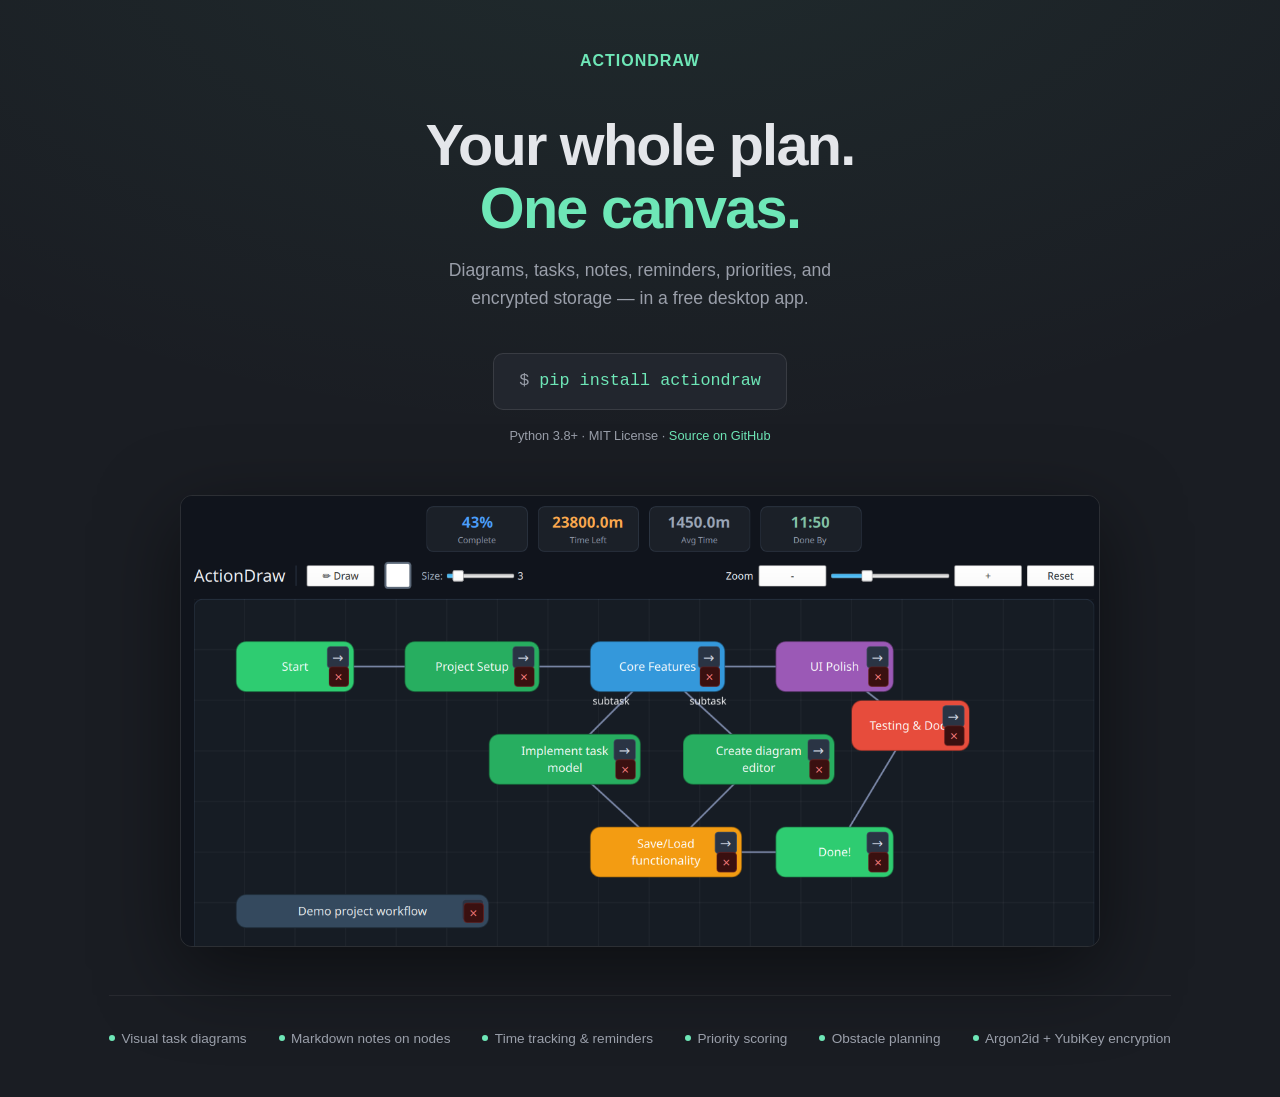
==== docs/index.html @ 884ade24 "rename pages to docs" ====
<!DOCTYPE html>
<html lang="en">
<head>
  <meta charset="UTF-8">
  <meta name="viewport" content="width=device-width, initial-scale=1.0">
  <title>ActionDraw — Visual planning, one canvas</title>
  <meta name="description" content="Plan visually. Track progress. Keep it private. One desktop app, one install command.">
  <style>
    *, *::before, *::after { box-sizing: border-box; margin: 0; padding: 0; }
    :root {
      --bg: #1a1d23;
      --bg-card: #22262e;
      --text: #e4e6ea;
      --text-muted: #9a9faa;
      --mint: #6ee7b7;
      --radius: 12px;
    }
    html { scroll-behavior: smooth; }
    body {
      font-family: -apple-system, BlinkMacSystemFont, "Segoe UI", Roboto, Helvetica, Arial, sans-serif;
      background: var(--bg); color: var(--text); line-height: 1.6;
      -webkit-font-smoothing: antialiased;
    }

    /* Entire page is one focused section */
    .page {
      min-height: 100vh;
      display: flex; flex-direction: column;
      align-items: center; justify-content: center;
      padding: 3rem 2rem;
      background:
        radial-gradient(ellipse 80% 50% at 50% -10%, rgba(110,231,183,0.07), transparent);
    }

    .logo {
      font-size: 1rem; font-weight: 700; color: var(--mint);
      letter-spacing: 0.06em; text-transform: uppercase;
      margin-bottom: 2.5rem;
    }

    h1 {
      font-size: clamp(2.2rem, 5vw, 3.6rem);
      font-weight: 800; line-height: 1.1; letter-spacing: -0.03em;
      text-align: center; max-width: 680px;
      margin-bottom: 1rem;
    }
    h1 .accent { color: var(--mint); }

    .subtitle {
      font-size: 1.1rem; color: var(--text-muted);
      text-align: center; max-width: 460px;
      margin-bottom: 2.5rem;
    }

    /* Single CTA */
    .cta-row {
      display: flex; flex-direction: column; align-items: center; gap: 1rem;
      margin-bottom: 3rem;
    }
    .code-inline {
      background: var(--bg-card); border: 1px solid rgba(255,255,255,0.1);
      border-radius: 10px; padding: 0.9rem 1.6rem;
      font-family: "SF Mono", "Fira Code", monospace;
      font-size: 1.05rem; color: var(--mint);
      user-select: all; text-align: center;
    }
    .code-inline .prompt { color: var(--text-muted); user-select: none; }
    .meta {
      font-size: 0.8rem; color: var(--text-muted);
    }
    .meta a { color: var(--mint); text-decoration: none; }
    .meta a:hover { text-decoration: underline; }

    /* Screenshot */
    .screenshot {
      width: 100%; max-width: 920px;
      border-radius: var(--radius); overflow: hidden;
      border: 1px solid rgba(255,255,255,0.08);
      box-shadow: 0 24px 80px rgba(0,0,0,0.5);
    }
    .screenshot img { width: 100%; display: block; }

    /* Tiny feature hints below */
    .hints {
      display: flex; gap: 2rem; flex-wrap: wrap;
      justify-content: center;
      margin-top: 3rem;
      padding-top: 2rem;
      border-top: 1px solid rgba(255,255,255,0.06);
    }
    .hint {
      font-size: 0.85rem; color: var(--text-muted);
      display: flex; align-items: center; gap: 0.4rem;
    }
    .hint .dot {
      width: 6px; height: 6px; border-radius: 50%;
      background: var(--mint); flex-shrink: 0;
    }
  </style>
</head>
<body>

<div class="page">
  <div class="logo">ActionDraw</div>

  <h1>Your whole plan.<br><span class="accent">One canvas.</span></h1>
  <p class="subtitle">Diagrams, tasks, notes, reminders, priorities, and encrypted storage — in a free desktop app.</p>

  <div class="cta-row">
    <div class="code-inline">
      <span class="prompt">$ </span>pip install actiondraw
    </div>
    <div class="meta">
      Python 3.8+ &middot; MIT License &middot;
      <a href="https://github.com/oyvinrog/progress" target="_blank">Source on GitHub</a>
    </div>
  </div>

  <div class="screenshot">
    <img src="../assets/screenshot.png" alt="ActionDraw — visual planning canvas with tasks, connections, and progress tiles">
  </div>

  <div class="hints">
    <div class="hint"><span class="dot"></span> Visual task diagrams</div>
    <div class="hint"><span class="dot"></span> Markdown notes on nodes</div>
    <div class="hint"><span class="dot"></span> Time tracking &amp; reminders</div>
    <div class="hint"><span class="dot"></span> Priority scoring</div>
    <div class="hint"><span class="dot"></span> Obstacle planning</div>
    <div class="hint"><span class="dot"></span> Argon2id + YubiKey encryption</div>
  </div>
</div>

</body>
</html>
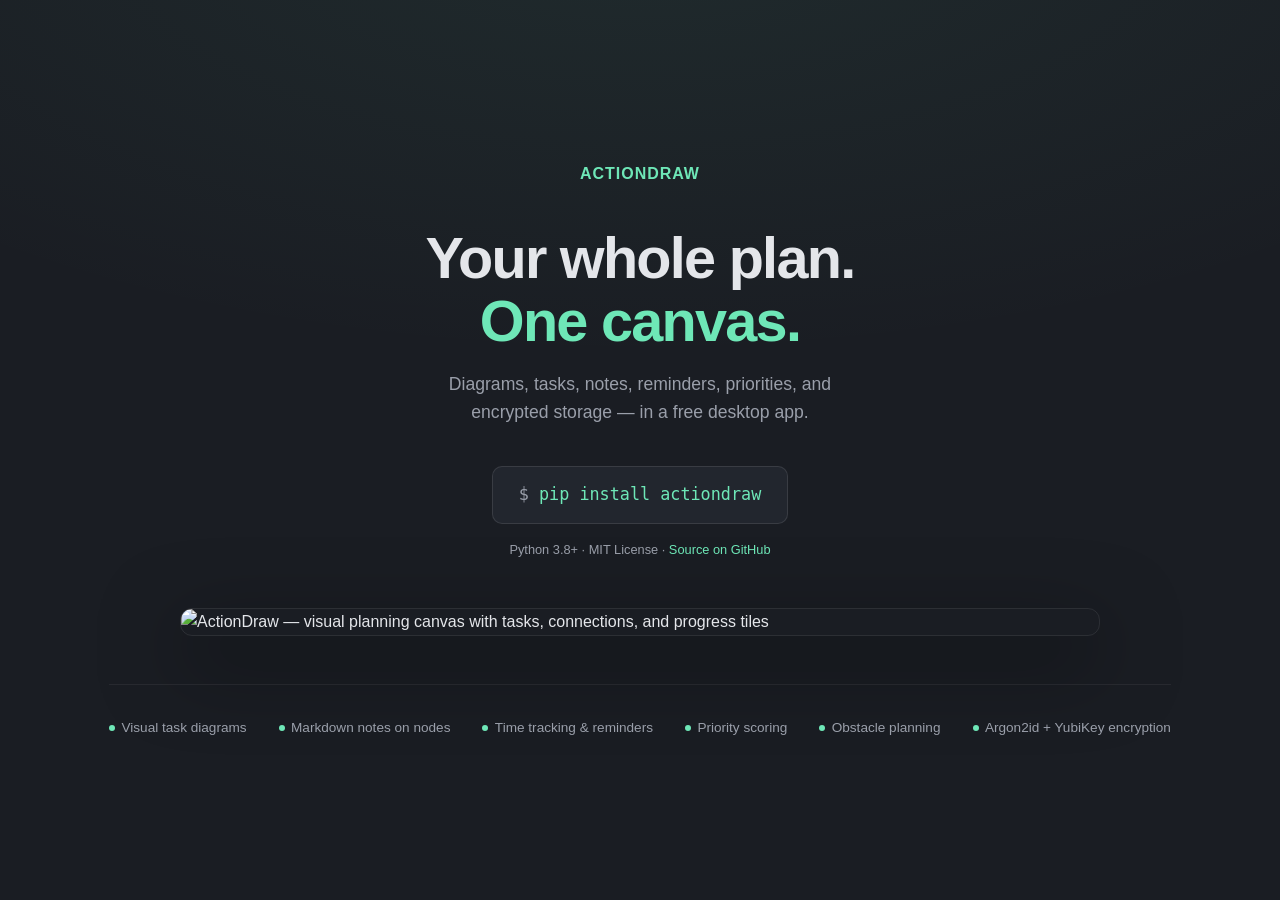
==== commit 6724f5ed: "bump and fix image files" ====
--- a/docs/index.html
+++ b/docs/index.html
@@ -117,7 +117,7 @@
   </div>
 
   <div class="screenshot">
-    <img src="../assets/screenshot.png" alt="ActionDraw — visual planning canvas with tasks, connections, and progress tiles">
+    <img src="https://raw.githubusercontent.com/oyvinrog/progress/main/assets/screenshot.png" alt="ActionDraw — visual planning canvas with tasks, connections, and progress tiles">
   </div>
 
   <div class="hints">
